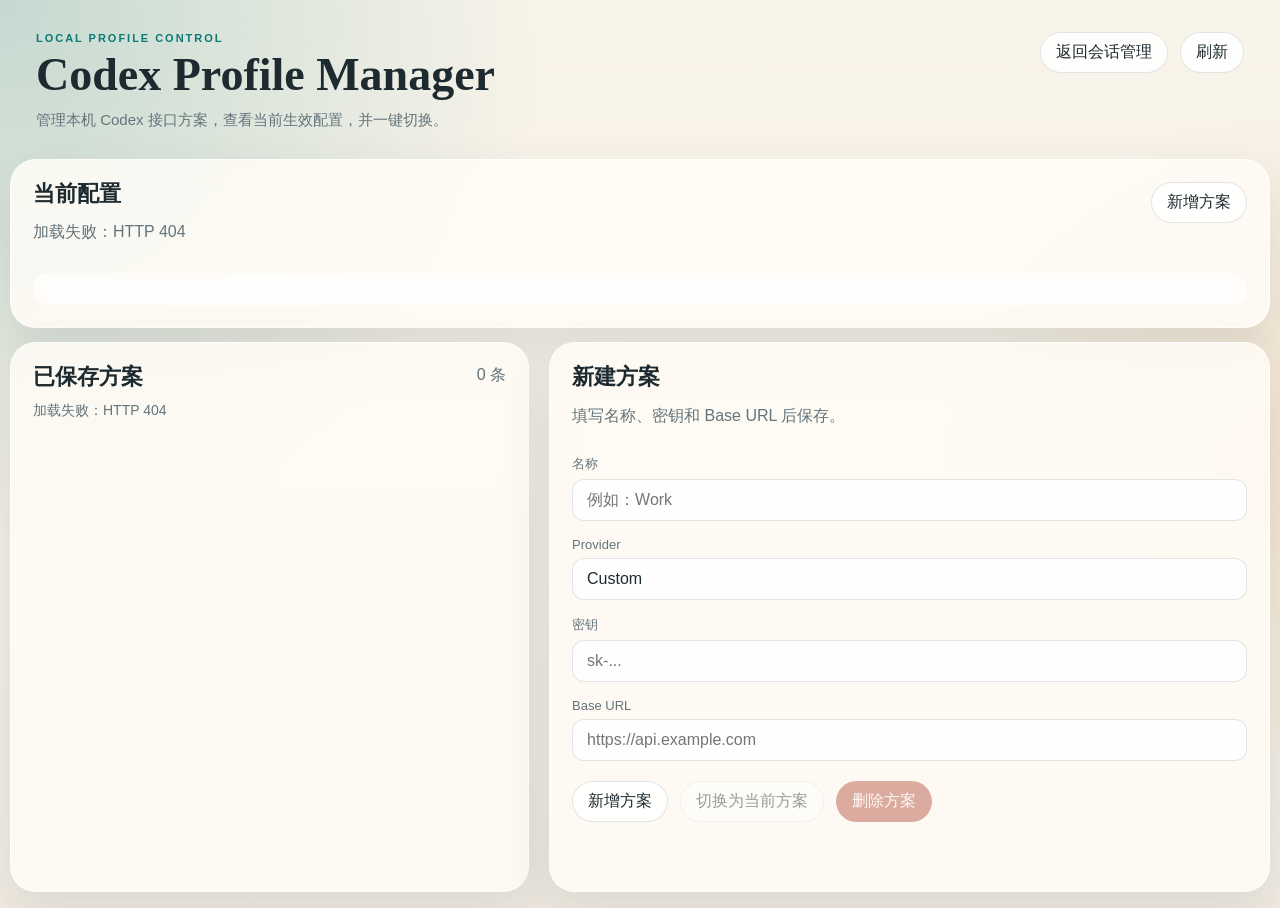
==== public/profiles.html @ 7da5f6cb "Initial import of Codex History Manager" ====
<!DOCTYPE html>
<html lang="zh-CN">
  <head>
    <meta charset="UTF-8" />
    <meta name="viewport" content="width=device-width, initial-scale=1.0" />
    <title>Codex Profile Manager</title>
    <link rel="stylesheet" href="./styles.css" />
  </head>
  <body>
    <div class="app-shell">
      <header class="hero">
        <div>
          <p class="eyebrow">Local Profile Control</p>
          <h1>Codex Profile Manager</h1>
          <p class="subtitle">
            管理本机 Codex 接口方案，查看当前生效配置，并一键切换。
          </p>
        </div>
        <div class="hero-actions">
          <a class="ghost-button button-link" href="./index.html">返回会话管理</a>
          <button id="profiles-refresh-button" class="ghost-button" type="button">
            刷新
          </button>
        </div>
      </header>

      <section class="card profile-status-card">
        <div class="panel-heading">
          <div>
            <h2>当前配置</h2>
            <p id="profiles-status-text" class="muted">
              正在读取当前 Codex 配置…
            </p>
          </div>
          <button id="new-profile-button" class="ghost-button" type="button">
            新增方案
          </button>
        </div>
        <dl id="profiles-current-config" class="meta-grid compact-meta"></dl>
      </section>

      <main class="profile-workspace">
        <section class="card profile-list-panel">
          <div class="panel-heading">
            <h2>已保存方案</h2>
            <span id="profiles-count" class="muted">0 条</span>
          </div>
          <div id="profiles-list-feedback" class="feedback muted">正在加载方案列表…</div>
          <div id="profiles-list" class="profile-list"></div>
        </section>

        <section class="card profile-detail-panel">
          <div class="panel-heading">
            <div class="detail-heading-copy">
              <h2 id="profile-form-title">方案详情</h2>
              <p id="profile-form-subtitle" class="muted">选择左侧方案或新建一个方案。</p>
            </div>
          </div>

          <form id="profile-form" class="profile-form">
            <label class="field">
              <span>名称</span>
              <input id="profile-name-input" name="name" type="text" placeholder="例如：Work" />
              <div id="profile-name-error" class="field-error hidden"></div>
            </label>

            <label class="field">
              <span>Provider</span>
              <input
                id="profile-provider-input"
                name="provider"
                type="text"
                placeholder="Custom"
                value="Custom"
              />
              <div id="profile-provider-error" class="field-error hidden"></div>
            </label>

            <label class="field">
              <span>密钥</span>
              <input id="profile-api-key-input" name="apiKey" type="text" placeholder="sk-..." />
              <div id="profile-api-key-error" class="field-error hidden"></div>
            </label>

            <label class="field">
              <span>Base URL</span>
              <input
                id="profile-base-url-input"
                name="baseUrl"
                type="url"
                placeholder="https://api.example.com"
              />
              <div id="profile-base-url-error" class="field-error hidden"></div>
            </label>

            <div class="form-actions">
              <button id="save-profile-button" class="ghost-button" type="submit">
                保存方案
              </button>
              <button id="activate-profile-button" class="ghost-button" type="button">
                切换为当前方案
              </button>
              <button id="delete-profile-button" class="danger-button" type="button">
                删除方案
              </button>
            </div>
          </form>
        </section>
      </main>
    </div>

    <dialog id="profile-delete-dialog" class="confirm-dialog">
      <form method="dialog" class="dialog-card">
        <h2>删除方案</h2>
        <p>
          这只会删除保存的方案记录，不会回滚当前已经生效的 Codex 配置。
        </p>
        <p id="profile-delete-dialog-text" class="muted"></p>
        <div class="dialog-actions">
          <button type="button" class="ghost-button" id="cancel-profile-delete-button">
            取消
          </button>
          <button type="button" class="danger-button" id="confirm-profile-delete-button">
            确认删除
          </button>
        </div>
      </form>
    </dialog>

    <script src="./app-model.js"></script>
    <script src="./profiles.js"></script>
  </body>
</html>
---- public/styles.css ----
:root {
  --bg: #f6f1e8;
  --paper: rgba(255, 252, 246, 0.85);
  --paper-strong: #fffdf8;
  --ink: #1d2a2f;
  --muted: #63747b;
  --line: rgba(29, 42, 47, 0.12);
  --accent: #0b7a75;
  --accent-soft: rgba(11, 122, 117, 0.14);
  --danger: #b24d3b;
  --danger-soft: rgba(178, 77, 59, 0.12);
  --shadow: 0 22px 50px rgba(52, 65, 74, 0.12);
  --radius-lg: 26px;
  --radius-md: 18px;
  --radius-sm: 12px;
  --font-body: "Segoe UI", "PingFang SC", "Microsoft YaHei", sans-serif;
  --font-display: Georgia, "Times New Roman", serif;
  --font-mono: "Cascadia Code", "Consolas", monospace;
}

* {
  box-sizing: border-box;
}

body {
  margin: 0;
  height: 100vh;
  overflow: hidden;
  font-family: var(--font-body);
  color: var(--ink);
  background:
    radial-gradient(circle at top left, rgba(11, 122, 117, 0.22), transparent 35%),
    radial-gradient(circle at right, rgba(229, 170, 98, 0.18), transparent 25%),
    linear-gradient(180deg, #f9f4ea 0%, #f2ece2 100%);
}

button,
input,
select {
  font: inherit;
}

code,
pre {
  font-family: var(--font-mono);
}

.hidden {
  display: none !important;
}

.app-shell {
  width: min(1760px, calc(100vw - 20px));
  height: calc(100vh - 16px);
  margin: 8px auto;
  display: grid;
  grid-template-rows: auto auto minmax(0, 1fr);
  gap: 14px;
}

.hero {
  display: flex;
  justify-content: space-between;
  gap: 16px;
  padding: 24px 26px 14px;
  align-items: start;
  min-height: 0;
}

.hero-actions {
  display: flex;
  gap: 12px;
  align-items: center;
  flex-wrap: wrap;
}

.eyebrow {
  margin: 0 0 8px;
  letter-spacing: 0.18em;
  text-transform: uppercase;
  color: var(--accent);
  font-size: 11px;
  font-weight: 700;
}

.hero h1 {
  margin: 0;
  font-family: var(--font-display);
  font-size: clamp(28px, 3.8vw, 46px);
  line-height: 1;
}

.subtitle {
  margin: 10px 0 0;
  max-width: 620px;
  color: var(--muted);
  font-size: 15px;
  line-height: 1.55;
}

.card {
  backdrop-filter: blur(12px);
  background: var(--paper);
  border: 1px solid rgba(255, 255, 255, 0.8);
  border-radius: var(--radius-lg);
  box-shadow: var(--shadow);
}

.toolbar {
  display: grid;
  grid-template-columns: minmax(220px, 1fr) 180px auto auto;
  gap: 14px;
  padding: 16px 20px;
  align-items: end;
  min-height: 0;
}

.field {
  display: flex;
  flex-direction: column;
  gap: 6px;
}

.field span {
  font-size: 13px;
  color: var(--muted);
}

.field input,
.field select {
  width: 100%;
  padding: 11px 14px;
  border-radius: var(--radius-sm);
  border: 1px solid var(--line);
  background: rgba(255, 255, 255, 0.9);
  color: var(--ink);
}

.selection-meta {
  display: flex;
  flex-direction: column;
  justify-content: center;
  min-width: 88px;
  padding-bottom: 2px;
}

.selection-meta strong {
  font-size: 20px;
}

.ghost-button,
.danger-button {
  border: 0;
  border-radius: 999px;
  padding: 10px 16px;
  cursor: pointer;
  transition: transform 140ms ease, background-color 140ms ease, opacity 140ms ease;
}

.ghost-button {
  background: rgba(255, 255, 255, 0.9);
  color: var(--ink);
  box-shadow: inset 0 0 0 1px var(--line);
}

.danger-button {
  background: var(--danger);
  color: #fff7f3;
}

.ghost-button:hover,
.danger-button:hover,
.ghost-button:hover {
  transform: translateY(-1px);
}

.ghost-button:disabled,
.danger-button:disabled {
  opacity: 0.45;
  cursor: not-allowed;
  transform: none;
}

.button-link {
  display: inline-flex;
  align-items: center;
  justify-content: center;
  text-decoration: none;
}

.workspace {
  --workspace-divider-width: 14px;
  --workspace-left-width: minmax(320px, 1.15fr);
  --workspace-right-width: minmax(320px, 0.95fr);
  display: grid;
  grid-template-columns:
    var(--workspace-left-width)
    var(--workspace-divider-width)
    var(--workspace-right-width);
  gap: 0;
  min-height: 0;
  align-items: stretch;
}

.sessions-panel,
.detail-panel {
  padding: 18px;
  min-height: 0;
  min-width: 0;
  height: 100%;
}

.panel-heading {
  display: flex;
  align-items: start;
  justify-content: space-between;
  gap: 12px;
  margin-bottom: 12px;
}

.detail-heading-copy {
  min-width: 0;
}

.panel-heading h2,
.detail-section h3 {
  margin: 0;
  font-family: var(--font-display);
  font-size: 22px;
  line-height: 1.1;
}

#detail-title {
  overflow-wrap: anywhere;
  word-break: break-word;
  font-size: 24px;
}

#detail-subtitle {
  overflow-wrap: anywhere;
  word-break: break-word;
  margin-top: 6px;
  font-size: 14px;
}

.muted {
  color: var(--muted);
}

.feedback {
  margin-bottom: 12px;
  font-size: 14px;
}

.table-wrap {
  flex: 1;
  min-height: 0;
  overflow: auto;
  overflow-x: hidden;
  border-radius: var(--radius-md);
  border: 1px solid var(--line);
  background: rgba(255, 253, 248, 0.85);
}

.sessions-panel {
  display: flex;
  flex-direction: column;
}

.session-table {
  width: 100%;
  border-collapse: collapse;
  table-layout: fixed;
}

.session-col-checkbox {
  width: 46px;
}

.session-col-source {
  width: 110px;
}

.session-col-id {
  width: 28%;
}

.session-col-updated {
  width: 22%;
}

.session-table th,
.session-table td {
  padding: 11px 10px;
  border-bottom: 1px solid var(--line);
  text-align: left;
  vertical-align: top;
  overflow-wrap: anywhere;
  word-break: break-word;
  font-size: 14px;
}

.session-table th {
  position: sticky;
  top: 0;
  background: rgba(246, 241, 232, 0.96);
  z-index: 1;
  font-size: 13px;
  color: var(--muted);
}

.checkbox-column {
  width: 46px;
}

.session-table code {
  display: block;
  white-space: pre-wrap;
  overflow-wrap: anywhere;
  word-break: break-word;
}

.session-row {
  cursor: pointer;
  transition: background-color 140ms ease;
}

.session-row:hover {
  background: rgba(11, 122, 117, 0.06);
}

.session-row.selected {
  background: rgba(11, 122, 117, 0.12);
}

.session-row.orphaned td {
  color: #7c5e3d;
}

.source-pill {
  display: inline-flex;
  align-items: center;
  gap: 8px;
  border-radius: 999px;
  padding: 5px 9px;
  background: var(--accent-soft);
  color: var(--accent);
  font-size: 11px;
  font-weight: 700;
}

.source-pill.archived_sessions {
  background: rgba(115, 94, 168, 0.12);
  color: #5b4a86;
}

.title-cell {
  display: flex;
  flex-direction: column;
  gap: 6px;
}

.title-button {
  border: 0;
  padding: 0;
  background: transparent;
  text-align: left;
  color: inherit;
  cursor: pointer;
  font-weight: 600;
  font-size: 14px;
  line-height: 1.45;
  width: 100%;
  white-space: normal;
  overflow-wrap: anywhere;
  word-break: break-word;
}

.title-button:hover {
  color: var(--accent);
}

.rename-row {
  display: flex;
  gap: 6px;
}

.rename-input {
  width: 100%;
  padding: 9px 10px;
  border-radius: 10px;
  border: 1px solid var(--line);
}

.inline-note {
  font-size: 12px;
  color: var(--muted);
}

.detail-content.hidden,
.detail-section.hidden {
  display: none;
}

.detail-panel {
  display: grid;
  grid-template-rows: auto minmax(0, 1fr);
}

.workspace-divider {
  position: relative;
  min-height: 0;
  cursor: col-resize;
  touch-action: none;
  user-select: none;
}

.workspace-divider::before {
  content: "";
  position: absolute;
  top: 22px;
  bottom: 22px;
  left: 50%;
  width: 2px;
  transform: translateX(-50%);
  border-radius: 999px;
  background: rgba(29, 42, 47, 0.14);
  transition: background-color 140ms ease, box-shadow 140ms ease;
}

.workspace-divider:hover::before,
.workspace-divider:focus-visible::before,
.workspace-divider.dragging::before {
  background: rgba(11, 122, 117, 0.5);
  box-shadow: 0 0 0 4px rgba(11, 122, 117, 0.14);
}

.workspace-divider:focus-visible {
  outline: none;
}

body.workspace-resizing,
body.workspace-resizing * {
  cursor: col-resize !important;
  user-select: none !important;
}

.detail-scroll {
  min-height: 0;
  min-width: 0;
  overflow: auto;
  padding-right: 4px;
}

.meta-grid {
  display: grid;
  grid-template-columns: 140px 1fr;
  gap: 8px 14px;
  padding: 16px;
  border-radius: var(--radius-md);
  background: rgba(255, 255, 255, 0.74);
  margin-bottom: 14px;
  font-size: 14px;
}

.meta-grid dt {
  color: var(--muted);
}

.meta-grid dd {
  margin: 0;
  word-break: break-all;
}

.meta-session-id {
  display: flex;
  align-items: center;
  gap: 12px;
  flex-wrap: wrap;
}

.meta-session-id code {
  display: inline-flex;
  word-break: break-all;
}

.meta-resume-button {
  margin-left: auto;
  padding: 9px 15px;
  border: 1px solid rgba(8, 96, 92, 0.18);
  background:
    linear-gradient(135deg, #0f8d86 0%, #0b6f6a 100%);
  color: #f7fffd;
  box-shadow:
    0 10px 22px rgba(11, 122, 117, 0.22),
    inset 0 1px 0 rgba(255, 255, 255, 0.18);
  font-size: 12px;
  font-weight: 700;
  letter-spacing: 0.01em;
  white-space: nowrap;
}

.meta-resume-button:hover {
  background:
    linear-gradient(135deg, #12a29a 0%, #0d7c76 100%);
  box-shadow:
    0 14px 26px rgba(11, 122, 117, 0.28),
    inset 0 1px 0 rgba(255, 255, 255, 0.22);
}

.meta-resume-button:focus-visible {
  outline: none;
  box-shadow:
    0 0 0 4px rgba(11, 122, 117, 0.16),
    0 14px 26px rgba(11, 122, 117, 0.28),
    inset 0 1px 0 rgba(255, 255, 255, 0.22);
}

.meta-resume-button:disabled {
  background:
    linear-gradient(135deg, rgba(15, 141, 134, 0.72) 0%, rgba(11, 111, 106, 0.72) 100%);
  color: rgba(247, 255, 253, 0.9);
  box-shadow: none;
}

.timeline-list {
  display: grid;
  gap: 10px;
  min-width: 0;
}

.timeline-item {
  padding: 12px 14px;
  border-radius: var(--radius-md);
  background: rgba(255, 255, 255, 0.74);
  border: 1px solid var(--line);
  min-width: 0;
}

.timeline-item-header {
  display: flex;
  justify-content: space-between;
  align-items: start;
  gap: 10px;
  margin-bottom: 6px;
}

.timeline-item-meta {
  display: flex;
  flex-direction: column;
  gap: 3px;
  min-width: 0;
}

.timeline-item-label {
  color: var(--accent);
  font-weight: 700;
}

.timeline-copy-button {
  padding: 7px 11px;
  white-space: nowrap;
}

.timeline-item-markdown {
  margin: 0;
  min-width: 0;
  word-break: break-word;
  overflow-wrap: anywhere;
  font-size: 14px;
  line-height: 1.55;
}

.timeline-item-markdown > :first-child {
  margin-top: 0;
}

.timeline-item-markdown > :last-child {
  margin-bottom: 0;
}

.timeline-item-markdown h1,
.timeline-item-markdown h2,
.timeline-item-markdown h3,
.timeline-item-markdown h4,
.timeline-item-markdown h5,
.timeline-item-markdown h6 {
  margin: 0 0 8px;
  font-family: var(--font-display);
  font-size: 20px;
}

.timeline-item-markdown p,
.timeline-item-markdown ul,
.timeline-item-markdown ol,
.timeline-item-markdown blockquote,
.timeline-item-markdown pre {
  margin: 0 0 10px;
}

.timeline-item-markdown ul,
.timeline-item-markdown ol {
  padding-left: 22px;
}

.timeline-item-markdown a {
  color: var(--accent);
}

.timeline-item-markdown img {
  max-width: 100%;
}

.timeline-item-markdown code {
  padding: 0.08em 0.38em;
  border-radius: 8px;
  background: rgba(29, 42, 47, 0.08);
}

.timeline-item-markdown pre {
  overflow: auto;
  padding: 12px;
  border-radius: var(--radius-sm);
  background: rgba(29, 42, 47, 0.06);
}

.timeline-item-markdown pre code {
  padding: 0;
  background: transparent;
}

.timeline-item-markdown blockquote {
  padding-left: 14px;
  border-left: 3px solid rgba(11, 122, 117, 0.28);
  color: var(--muted);
}

.clipboard-fallback {
  position: fixed;
  inset: auto auto -9999px -9999px;
}

.confirm-dialog {
  width: min(520px, calc(100vw - 24px));
  border: 0;
  padding: 0;
  border-radius: var(--radius-lg);
  box-shadow: var(--shadow);
}

.confirm-dialog::backdrop {
  background: rgba(19, 28, 32, 0.34);
  backdrop-filter: blur(6px);
}

.dialog-card {
  padding: 24px;
  background: var(--paper-strong);
}

.dialog-card h2 {
  margin-top: 0;
  font-family: var(--font-display);
}

.dialog-actions {
  display: flex;
  justify-content: end;
  gap: 12px;
  margin-top: 18px;
}

.profile-status-card {
  padding: 22px;
}

.compact-meta {
  margin-bottom: 0;
}

.profile-workspace {
  display: grid;
  grid-template-columns: minmax(340px, 0.72fr) minmax(520px, 1fr);
  gap: 20px;
  min-height: 0;
}

.profile-list-panel,
.profile-detail-panel {
  padding: 22px;
  min-height: 0;
}

.profile-list-panel {
  display: flex;
  flex-direction: column;
}

.profile-list {
  display: grid;
  gap: 12px;
  overflow: auto;
  min-height: 0;
}

.profile-item {
  width: 100%;
  border: 1px solid var(--line);
  border-radius: var(--radius-md);
  background: rgba(255, 255, 255, 0.74);
  padding: 16px;
  text-align: left;
  cursor: pointer;
  transition: transform 140ms ease, border-color 140ms ease, background-color 140ms ease;
}

.profile-item:hover {
  transform: translateY(-1px);
  border-color: rgba(11, 122, 117, 0.3);
}

.profile-item.selected {
  background: rgba(11, 122, 117, 0.1);
  border-color: rgba(11, 122, 117, 0.35);
}

.profile-item-heading {
  display: flex;
  align-items: center;
  justify-content: space-between;
  gap: 12px;
  margin-bottom: 8px;
}

.profile-item-meta {
  color: var(--muted);
  word-break: break-all;
}

.status-badge {
  display: inline-flex;
  align-items: center;
  border-radius: 999px;
  padding: 5px 10px;
  background: var(--accent-soft);
  color: var(--accent);
  font-size: 12px;
  font-weight: 700;
  white-space: nowrap;
}

.profile-detail-panel {
  display: flex;
  flex-direction: column;
}

.profile-form {
  display: grid;
  gap: 16px;
}

.field-error {
  color: var(--danger);
  font-size: 12px;
}

.form-actions {
  display: flex;
  gap: 12px;
  flex-wrap: wrap;
  margin-top: 4px;
}

@media (max-width: 1080px) {
  body {
    height: auto;
    overflow: auto;
  }

  .toolbar {
    grid-template-columns: 1fr 1fr;
  }

  .app-shell {
    height: auto;
  }

  .workspace {
    grid-template-columns: 1fr;
    gap: 20px;
    min-height: auto;
  }

  .workspace-divider {
    display: none;
  }

  .profile-workspace {
    grid-template-columns: 1fr;
    min-height: auto;
  }

  .sessions-panel,
  .detail-panel,
  .profile-list-panel,
  .profile-detail-panel {
    min-height: auto;
    height: auto;
  }
}

@media (max-width: 720px) {
  .app-shell {
    width: min(100vw - 16px, 100%);
    margin: 12px auto 18px;
    gap: 12px;
  }

  .hero,
  .toolbar,
  .sessions-panel,
  .detail-panel {
    padding-left: 16px;
    padding-right: 16px;
  }

  .hero {
    flex-direction: column;
  }

  .toolbar {
    grid-template-columns: 1fr;
  }

  .panel-heading,
  .dialog-actions,
  .form-actions {
    flex-direction: column;
    align-items: stretch;
  }

  .meta-grid {
    grid-template-columns: 1fr;
  }
}
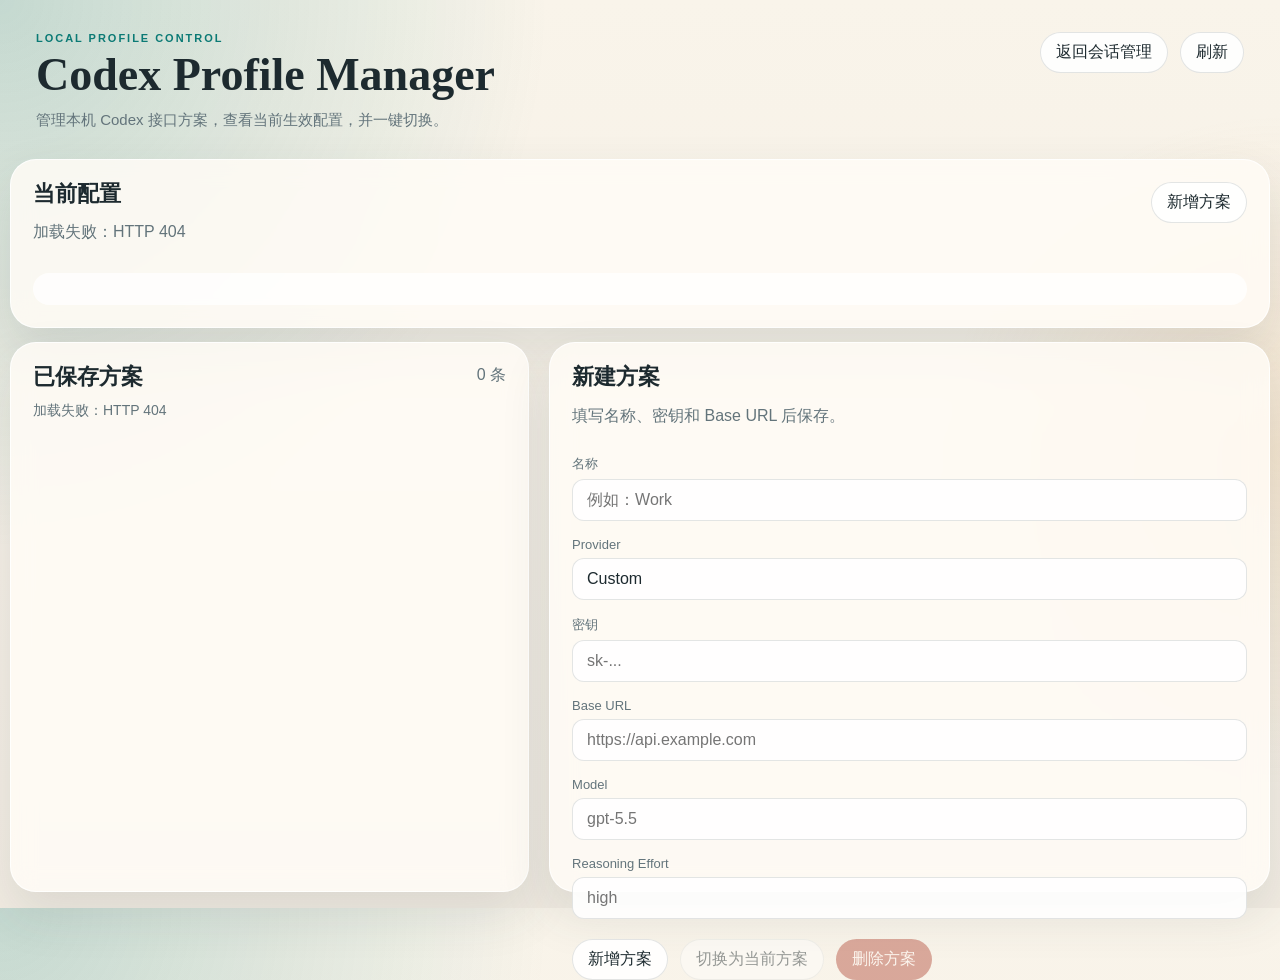
==== commit 4d694b07: "新增且方案同步切配置模型" ====
--- a/public/profiles.html
+++ b/public/profiles.html
@@ -82,18 +82,38 @@
               <div id="profile-api-key-error" class="field-error hidden"></div>
             </label>
 
-            <label class="field">
-              <span>Base URL</span>
-              <input
-                id="profile-base-url-input"
-                name="baseUrl"
-                type="url"
-                placeholder="https://api.example.com"
-              />
-              <div id="profile-base-url-error" class="field-error hidden"></div>
-            </label>
-
-            <div class="form-actions">
+            <label class="field">
+              <span>Base URL</span>
+              <input
+                id="profile-base-url-input"
+                name="baseUrl"
+                type="url"
+                placeholder="https://api.example.com"
+              />
+              <div id="profile-base-url-error" class="field-error hidden"></div>
+            </label>
+
+            <label class="field">
+              <span>Model</span>
+              <input
+                id="profile-model-input"
+                name="model"
+                type="text"
+                placeholder="gpt-5.5"
+              />
+            </label>
+
+            <label class="field">
+              <span>Reasoning Effort</span>
+              <input
+                id="profile-model-reasoning-effort-input"
+                name="modelReasoningEffort"
+                type="text"
+                placeholder="high"
+              />
+            </label>
+
+            <div class="form-actions">
               <button id="save-profile-button" class="ghost-button" type="submit">
                 保存方案
               </button>
--- a/public/styles.css
+++ b/public/styles.css
@@ -285,9 +285,13 @@
   width: 28%;
 }
 
-.session-col-updated {
-  width: 22%;
-}
+.session-col-updated {
+  width: 22%;
+}
+
+.session-col-tokens {
+  width: 130px;
+}
 
 .session-table th,
 .session-table td {
@@ -313,12 +317,17 @@
   width: 46px;
 }
 
-.session-table code {
-  display: block;
-  white-space: pre-wrap;
-  overflow-wrap: anywhere;
-  word-break: break-word;
-}
+.session-table code {
+  display: block;
+  white-space: pre-wrap;
+  overflow-wrap: anywhere;
+  word-break: break-word;
+}
+
+.token-cell {
+  white-space: nowrap;
+  font-variant-numeric: tabular-nums;
+}
 
 .session-row {
   cursor: pointer;
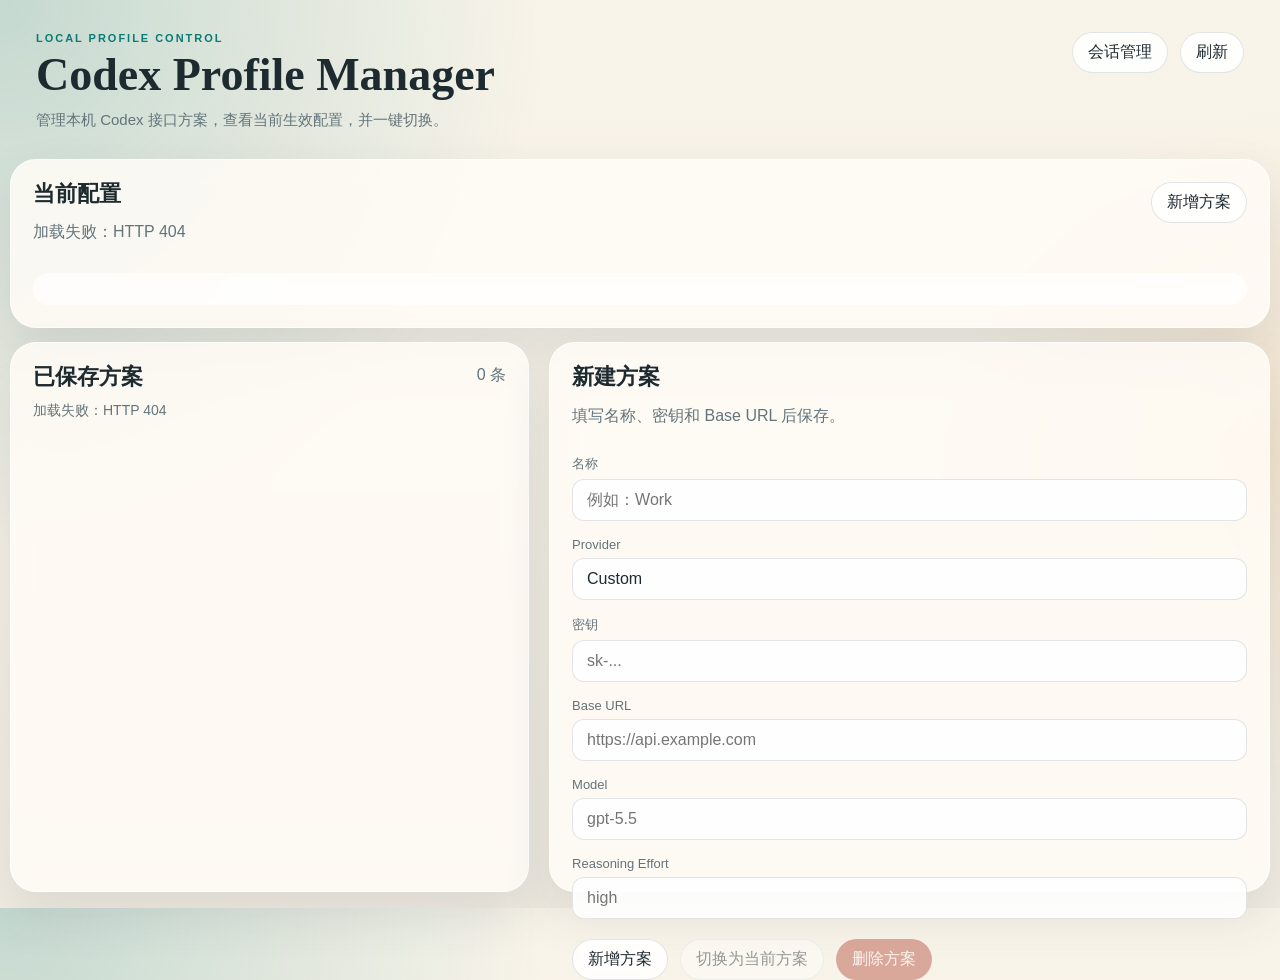
==== commit 77345931: "README更新 + 微调前端界面" ====
--- a/public/profiles.html
+++ b/public/profiles.html
@@ -17,7 +17,7 @@
           </p>
         </div>
         <div class="hero-actions">
-          <a class="ghost-button button-link" href="./index.html">返回会话管理</a>
+          <a class="ghost-button button-link" href="./index.html">会话管理</a>
           <button id="profiles-refresh-button" class="ghost-button" type="button">
             刷新
           </button>
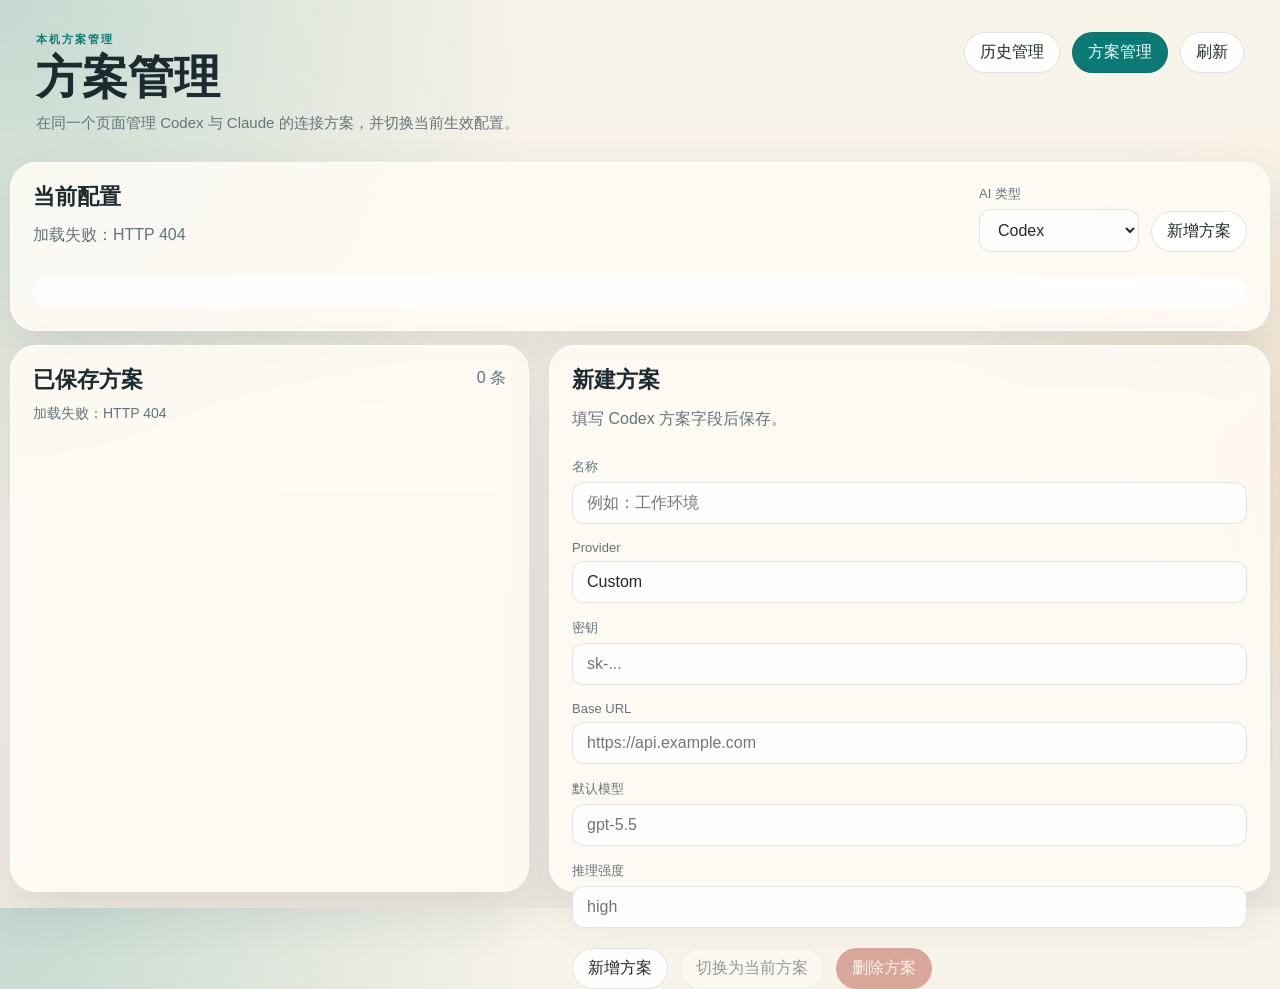
==== commit 43da96fa: "统一 Codex 和 Claude 管理功能" ====
--- a/public/profiles.html
+++ b/public/profiles.html
@@ -1,153 +1,158 @@
-<!DOCTYPE html>
-<html lang="zh-CN">
-  <head>
-    <meta charset="UTF-8" />
-    <meta name="viewport" content="width=device-width, initial-scale=1.0" />
-    <title>Codex Profile Manager</title>
-    <link rel="stylesheet" href="./styles.css" />
-  </head>
-  <body>
-    <div class="app-shell">
-      <header class="hero">
-        <div>
-          <p class="eyebrow">Local Profile Control</p>
-          <h1>Codex Profile Manager</h1>
-          <p class="subtitle">
-            管理本机 Codex 接口方案，查看当前生效配置，并一键切换。
-          </p>
-        </div>
-        <div class="hero-actions">
-          <a class="ghost-button button-link" href="./index.html">会话管理</a>
-          <button id="profiles-refresh-button" class="ghost-button" type="button">
-            刷新
-          </button>
-        </div>
-      </header>
-
-      <section class="card profile-status-card">
-        <div class="panel-heading">
-          <div>
-            <h2>当前配置</h2>
-            <p id="profiles-status-text" class="muted">
-              正在读取当前 Codex 配置…
-            </p>
-          </div>
-          <button id="new-profile-button" class="ghost-button" type="button">
-            新增方案
-          </button>
-        </div>
-        <dl id="profiles-current-config" class="meta-grid compact-meta"></dl>
-      </section>
-
-      <main class="profile-workspace">
-        <section class="card profile-list-panel">
-          <div class="panel-heading">
-            <h2>已保存方案</h2>
-            <span id="profiles-count" class="muted">0 条</span>
-          </div>
-          <div id="profiles-list-feedback" class="feedback muted">正在加载方案列表…</div>
-          <div id="profiles-list" class="profile-list"></div>
-        </section>
-
-        <section class="card profile-detail-panel">
-          <div class="panel-heading">
-            <div class="detail-heading-copy">
-              <h2 id="profile-form-title">方案详情</h2>
-              <p id="profile-form-subtitle" class="muted">选择左侧方案或新建一个方案。</p>
-            </div>
-          </div>
-
-          <form id="profile-form" class="profile-form">
-            <label class="field">
-              <span>名称</span>
-              <input id="profile-name-input" name="name" type="text" placeholder="例如：Work" />
-              <div id="profile-name-error" class="field-error hidden"></div>
-            </label>
-
-            <label class="field">
-              <span>Provider</span>
-              <input
-                id="profile-provider-input"
-                name="provider"
-                type="text"
-                placeholder="Custom"
-                value="Custom"
-              />
-              <div id="profile-provider-error" class="field-error hidden"></div>
-            </label>
-
-            <label class="field">
-              <span>密钥</span>
-              <input id="profile-api-key-input" name="apiKey" type="text" placeholder="sk-..." />
-              <div id="profile-api-key-error" class="field-error hidden"></div>
-            </label>
-
+<!DOCTYPE html>
+<html lang="zh-CN">
+  <head>
+    <meta charset="UTF-8" />
+    <meta name="viewport" content="width=device-width, initial-scale=1.0" />
+    <title>方案管理</title>
+    <link rel="stylesheet" href="./styles.css" />
+  </head>
+  <body>
+    <div class="app-shell">
+      <header class="hero">
+        <div>
+          <p class="eyebrow">本机方案管理</p>
+          <h1>方案管理</h1>
+          <p class="subtitle">
+            在同一个页面管理 Codex 与 Claude 的连接方案，并切换当前生效配置。
+          </p>
+        </div>
+        <div class="hero-actions">
+          <a class="ghost-button button-link" href="./index.html">历史管理</a>
+          <a class="ghost-button button-link active" href="./profiles.html">方案管理</a>
+          <button id="profiles-refresh-button" class="ghost-button" type="button">刷新</button>
+        </div>
+      </header>
+
+      <section class="card profile-status-card">
+        <div class="panel-heading">
+          <div>
+            <h2>当前配置</h2>
+            <p id="profiles-status-text" class="muted">正在读取当前配置...</p>
+          </div>
+          <div class="profile-context-actions">
+            <label class="field field-compact inline-field">
+              <span>AI 类型</span>
+              <select id="profile-ai-type-select">
+                <option value="codex">Codex</option>
+                <option value="claude">Claude</option>
+              </select>
+            </label>
+            <button id="new-profile-button" class="ghost-button" type="button">
+              新增方案
+            </button>
+          </div>
+        </div>
+        <dl id="profiles-current-config" class="meta-grid compact-meta"></dl>
+      </section>
+
+      <main class="profile-workspace">
+        <section class="card profile-list-panel">
+          <div class="panel-heading">
+            <h2>已保存方案</h2>
+            <span id="profiles-count" class="muted">0 条</span>
+          </div>
+          <div id="profiles-list-feedback" class="feedback muted">正在加载方案列表...</div>
+          <div id="profiles-list" class="profile-list"></div>
+        </section>
+
+        <section class="card profile-detail-panel">
+          <div class="panel-heading">
+            <div class="detail-heading-copy">
+              <h2 id="profile-form-title">方案详情</h2>
+              <p id="profile-form-subtitle" class="muted">选择左侧方案或新建一个方案。</p>
+            </div>
+          </div>
+
+          <form id="profile-form" class="profile-form">
             <label class="field">
-              <span>Base URL</span>
-              <input
-                id="profile-base-url-input"
-                name="baseUrl"
-                type="url"
-                placeholder="https://api.example.com"
-              />
-              <div id="profile-base-url-error" class="field-error hidden"></div>
+              <span>名称</span>
+              <input id="profile-name-input" name="name" type="text" placeholder="例如：工作环境" />
+              <div id="profile-name-error" class="field-error hidden"></div>
             </label>
 
-            <label class="field">
-              <span>Model</span>
-              <input
-                id="profile-model-input"
-                name="model"
-                type="text"
-                placeholder="gpt-5.5"
-              />
-            </label>
+            <div id="codex-profile-fields" class="profile-field-group">
+              <label class="field">
+                <span>Provider</span>
+                <input id="profile-provider-input" name="provider" type="text" placeholder="Custom" />
+                <div id="profile-provider-error" class="field-error hidden"></div>
+              </label>
 
-            <label class="field">
-              <span>Reasoning Effort</span>
-              <input
-                id="profile-model-reasoning-effort-input"
-                name="modelReasoningEffort"
-                type="text"
-                placeholder="high"
-              />
-            </label>
+              <label class="field">
+                <span>密钥</span>
+                <input id="profile-api-key-input" name="apiKey" type="text" placeholder="sk-..." />
+                <div id="profile-api-key-error" class="field-error hidden"></div>
+              </label>
+
+              <label class="field">
+                <span>Base URL</span>
+                <input id="profile-base-url-input" name="baseUrl" type="url" placeholder="https://api.example.com" />
+                <div id="profile-base-url-error" class="field-error hidden"></div>
+              </label>
+
+              <label class="field">
+                <span>默认模型</span>
+                <input id="profile-model-input" name="model" type="text" placeholder="gpt-5.5" />
+              </label>
+
+              <label class="field">
+                <span>推理强度</span>
+                <input id="profile-model-reasoning-effort-input" name="modelReasoningEffort" type="text" placeholder="high" />
+              </label>
+            </div>
+
+            <div id="claude-profile-fields" class="profile-field-group hidden">
+              <label class="field">
+                <span>Base URL</span>
+                <input id="claude-profile-base-url-input" name="claudeBaseUrl" type="url" placeholder="https://example.test/bedrock" />
+                <div id="claude-profile-base-url-error" class="field-error hidden"></div>
+              </label>
+
+              <label class="field">
+                <span>API Key</span>
+                <input id="claude-profile-api-key-input" name="claudeApiKey" type="text" placeholder="sk-..." />
+                <div id="claude-profile-api-key-error" class="field-error hidden"></div>
+              </label>
+
+              <label class="field">
+                <span>默认模型</span>
+                <input id="claude-profile-default-model-input" name="defaultModel" type="text" placeholder="us.anthropic.claude-haiku-4-5-20251001-v1:0" />
+                <div id="claude-profile-default-model-error" class="field-error hidden"></div>
+              </label>
+            </div>
 
             <div class="form-actions">
-              <button id="save-profile-button" class="ghost-button" type="submit">
-                保存方案
-              </button>
-              <button id="activate-profile-button" class="ghost-button" type="button">
-                切换为当前方案
-              </button>
-              <button id="delete-profile-button" class="danger-button" type="button">
-                删除方案
-              </button>
-            </div>
-          </form>
-        </section>
-      </main>
-    </div>
-
-    <dialog id="profile-delete-dialog" class="confirm-dialog">
-      <form method="dialog" class="dialog-card">
-        <h2>删除方案</h2>
-        <p>
-          这只会删除保存的方案记录，不会回滚当前已经生效的 Codex 配置。
-        </p>
-        <p id="profile-delete-dialog-text" class="muted"></p>
-        <div class="dialog-actions">
-          <button type="button" class="ghost-button" id="cancel-profile-delete-button">
-            取消
-          </button>
-          <button type="button" class="danger-button" id="confirm-profile-delete-button">
-            确认删除
-          </button>
-        </div>
-      </form>
-    </dialog>
-
-    <script src="./app-model.js"></script>
-    <script src="./profiles.js"></script>
-  </body>
-</html>
+              <button id="save-profile-button" class="ghost-button" type="submit">
+                保存方案
+              </button>
+              <button id="activate-profile-button" class="ghost-button" type="button">
+                切换为当前方案
+              </button>
+              <button id="delete-profile-button" class="danger-button" type="button">
+                删除方案
+              </button>
+            </div>
+          </form>
+        </section>
+      </main>
+    </div>
+
+    <dialog id="profile-delete-dialog" class="confirm-dialog">
+      <form method="dialog" class="dialog-card">
+        <h2>删除方案</h2>
+        <p>
+          这只会删除保存的方案记录，不会回滚当前已经生效的配置。
+        </p>
+        <p id="profile-delete-dialog-text" class="muted"></p>
+        <div class="dialog-actions">
+          <button type="button" class="ghost-button" id="cancel-profile-delete-button">取消</button>
+          <button type="button" class="danger-button" id="confirm-profile-delete-button">
+            确认删除
+          </button>
+        </div>
+      </form>
+    </dialog>
+
+    <script src="./app-model.js"></script>
+    <script src="./profiles.js"></script>
+  </body>
+</html>
--- a/public/styles.css
+++ b/public/styles.css
@@ -106,14 +106,18 @@
   box-shadow: var(--shadow);
 }
 
-.toolbar {
-  display: grid;
-  grid-template-columns: minmax(220px, 1fr) 180px auto auto;
+.toolbar {
+  display: grid;
+  grid-template-columns: minmax(220px, 1fr) 160px auto auto;
   gap: 14px;
   padding: 16px 20px;
   align-items: end;
-  min-height: 0;
-}
+  min-height: 0;
+}
+
+.toolbar-wide {
+  grid-template-columns: minmax(220px, 1fr) auto auto;
+}
 
 .field {
   display: flex;
@@ -181,12 +185,17 @@
   transform: none;
 }
 
-.button-link {
-  display: inline-flex;
-  align-items: center;
-  justify-content: center;
-  text-decoration: none;
-}
+.button-link {
+  display: inline-flex;
+  align-items: center;
+  justify-content: center;
+  text-decoration: none;
+}
+
+.button-link.active {
+  background: var(--accent);
+  color: #f7fffd;
+}
 
 .workspace {
   --workspace-divider-width: 14px;
@@ -292,6 +301,10 @@
 .session-col-tokens {
   width: 130px;
 }
+
+.session-col-model {
+  width: 24%;
+}
 
 .session-table th,
 .session-table td {
@@ -358,10 +371,15 @@
   font-weight: 700;
 }
 
-.source-pill.archived_sessions {
-  background: rgba(115, 94, 168, 0.12);
-  color: #5b4a86;
-}
+.source-pill.archived_sessions {
+  background: rgba(115, 94, 168, 0.12);
+  color: #5b4a86;
+}
+
+.source-pill.claude {
+  background: rgba(34, 94, 168, 0.12);
+  color: #245f9f;
+}
 
 .title-cell {
   display: flex;
@@ -679,9 +697,21 @@
   margin-top: 18px;
 }
 
-.profile-status-card {
-  padding: 22px;
-}
+.profile-status-card {
+  padding: 22px;
+}
+
+.profile-context-actions {
+  display: flex;
+  align-items: end;
+  justify-content: flex-end;
+  gap: 12px;
+  flex-wrap: wrap;
+}
+
+.inline-field {
+  min-width: 160px;
+}
 
 .compact-meta {
   margin-bottom: 0;
@@ -763,22 +793,62 @@
   flex-direction: column;
 }
 
-.profile-form {
-  display: grid;
-  gap: 16px;
-}
+.profile-form {
+  display: grid;
+  gap: 16px;
+}
+
+.profile-field-group {
+  display: grid;
+  gap: 16px;
+}
 
 .field-error {
   color: var(--danger);
   font-size: 12px;
 }
 
-.form-actions {
-  display: flex;
-  gap: 12px;
-  flex-wrap: wrap;
-  margin-top: 4px;
-}
+.form-actions {
+  display: flex;
+  gap: 12px;
+  flex-wrap: wrap;
+  margin-top: 4px;
+}
+
+.panel-heading-tight {
+  margin-bottom: 8px;
+}
+
+.panel-heading-tight span {
+  color: var(--muted);
+  font-size: 13px;
+}
+
+.env-list {
+  display: grid;
+  gap: 10px;
+}
+
+.env-row {
+  display: grid;
+  grid-template-columns: minmax(180px, 0.85fr) minmax(220px, 1fr) auto;
+  gap: 10px;
+  align-items: center;
+}
+
+.env-key-input,
+.env-value-input {
+  width: 100%;
+  padding: 11px 14px;
+  border-radius: var(--radius-sm);
+  border: 1px solid var(--line);
+  background: rgba(255, 255, 255, 0.9);
+  color: var(--ink);
+}
+
+.env-remove-button {
+  padding: 10px 14px;
+}
 
 @media (max-width: 1080px) {
   body {
@@ -786,9 +856,13 @@
     overflow: auto;
   }
 
-  .toolbar {
-    grid-template-columns: 1fr 1fr;
-  }
+  .toolbar {
+    grid-template-columns: 1fr 1fr;
+  }
+
+  .toolbar-wide {
+    grid-template-columns: 1fr 1fr;
+  }
 
   .app-shell {
     height: auto;
@@ -841,14 +915,19 @@
     grid-template-columns: 1fr;
   }
 
-  .panel-heading,
-  .dialog-actions,
-  .form-actions {
-    flex-direction: column;
-    align-items: stretch;
-  }
-
-  .meta-grid {
-    grid-template-columns: 1fr;
-  }
-}
+  .panel-heading,
+  .profile-context-actions,
+  .dialog-actions,
+  .form-actions {
+    flex-direction: column;
+    align-items: stretch;
+  }
+
+  .env-row {
+    grid-template-columns: 1fr;
+  }
+
+  .meta-grid {
+    grid-template-columns: 1fr;
+  }
+}
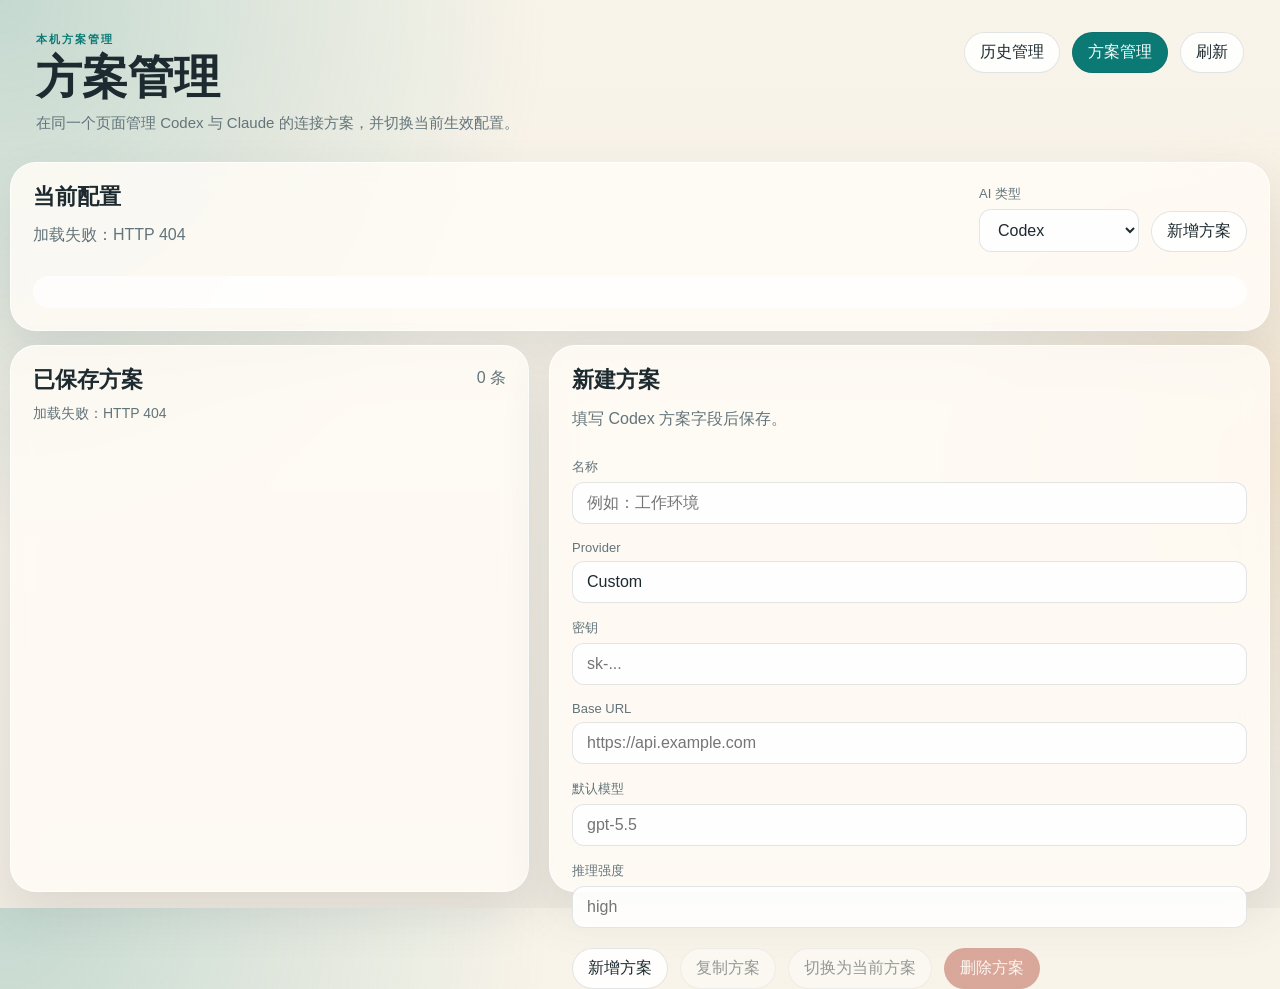
==== commit 415885af: "feat: refine profile sync and copy flow" ====
--- a/public/profiles.html
+++ b/public/profiles.html
@@ -124,6 +124,9 @@
               <button id="save-profile-button" class="ghost-button" type="submit">
                 保存方案
               </button>
+              <button id="copy-profile-button" class="ghost-button" type="button">
+                复制方案
+              </button>
               <button id="activate-profile-button" class="ghost-button" type="button">
                 切换为当前方案
               </button>
